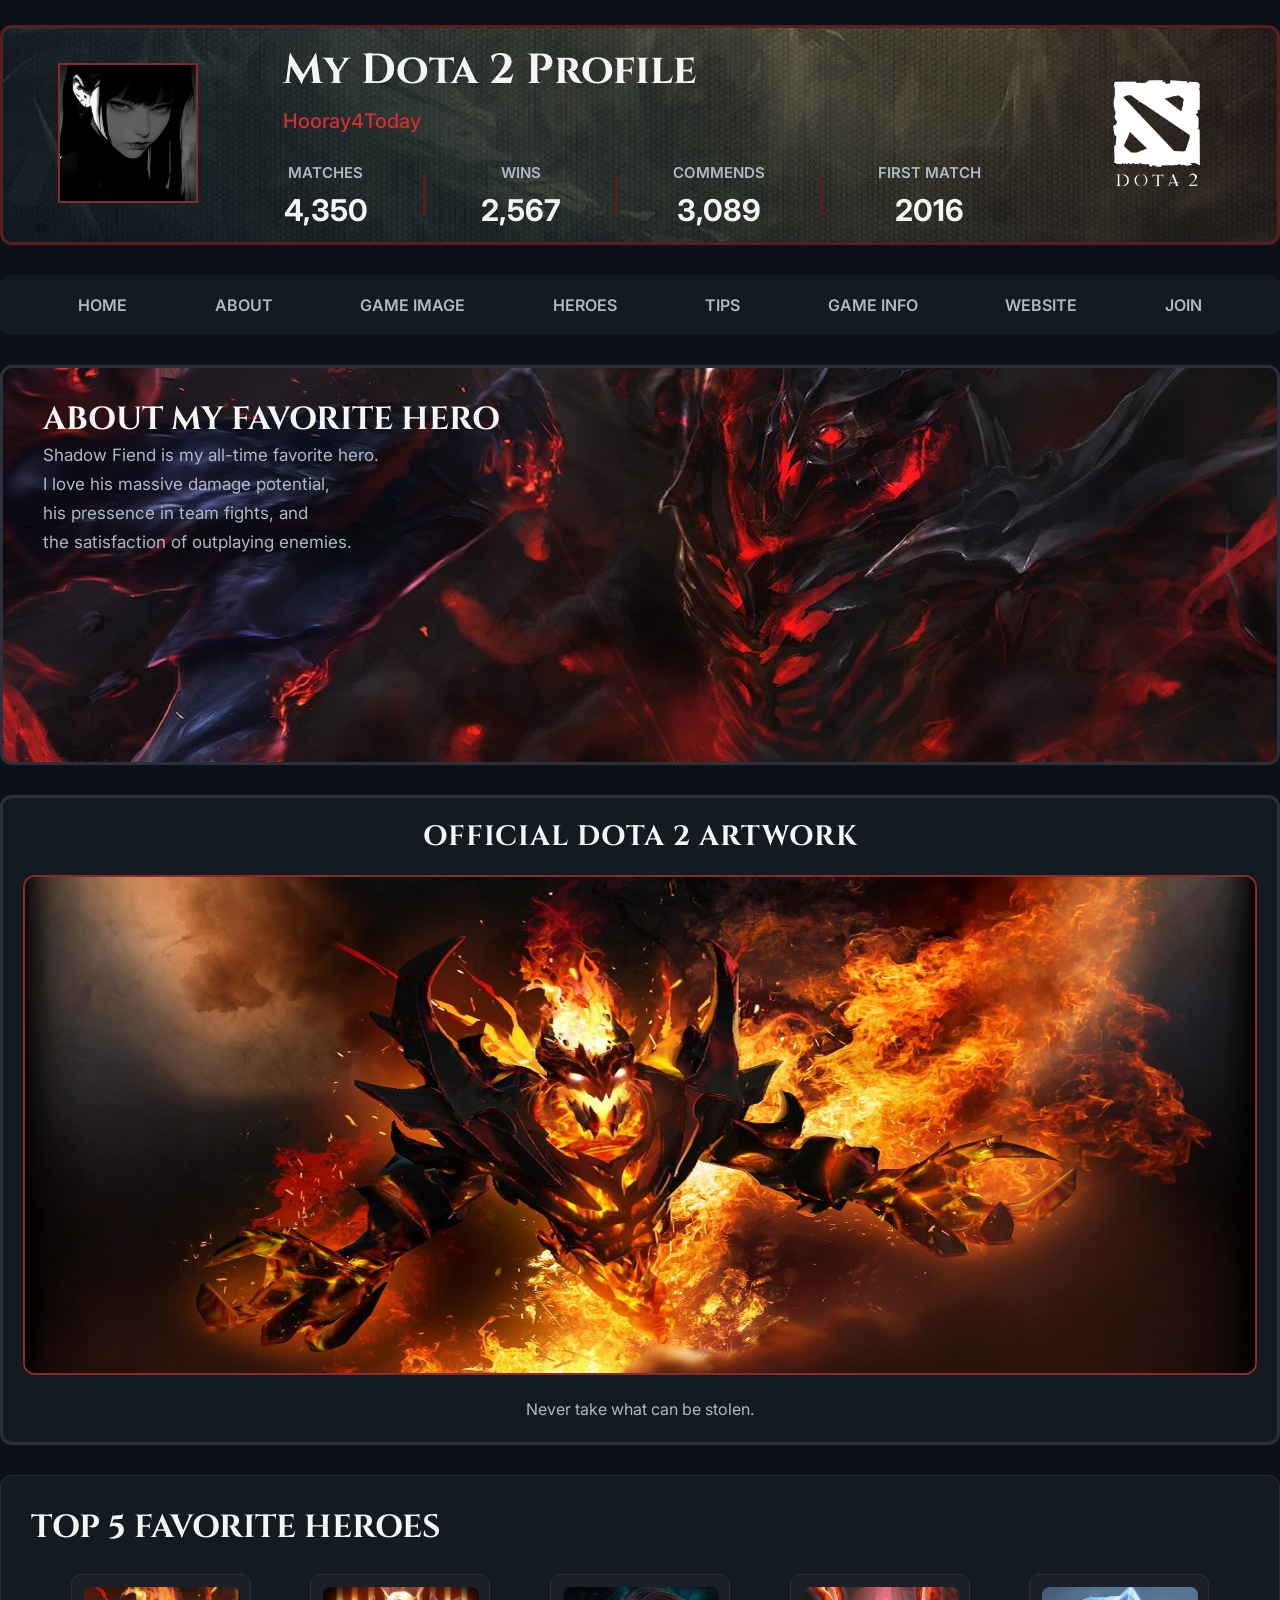
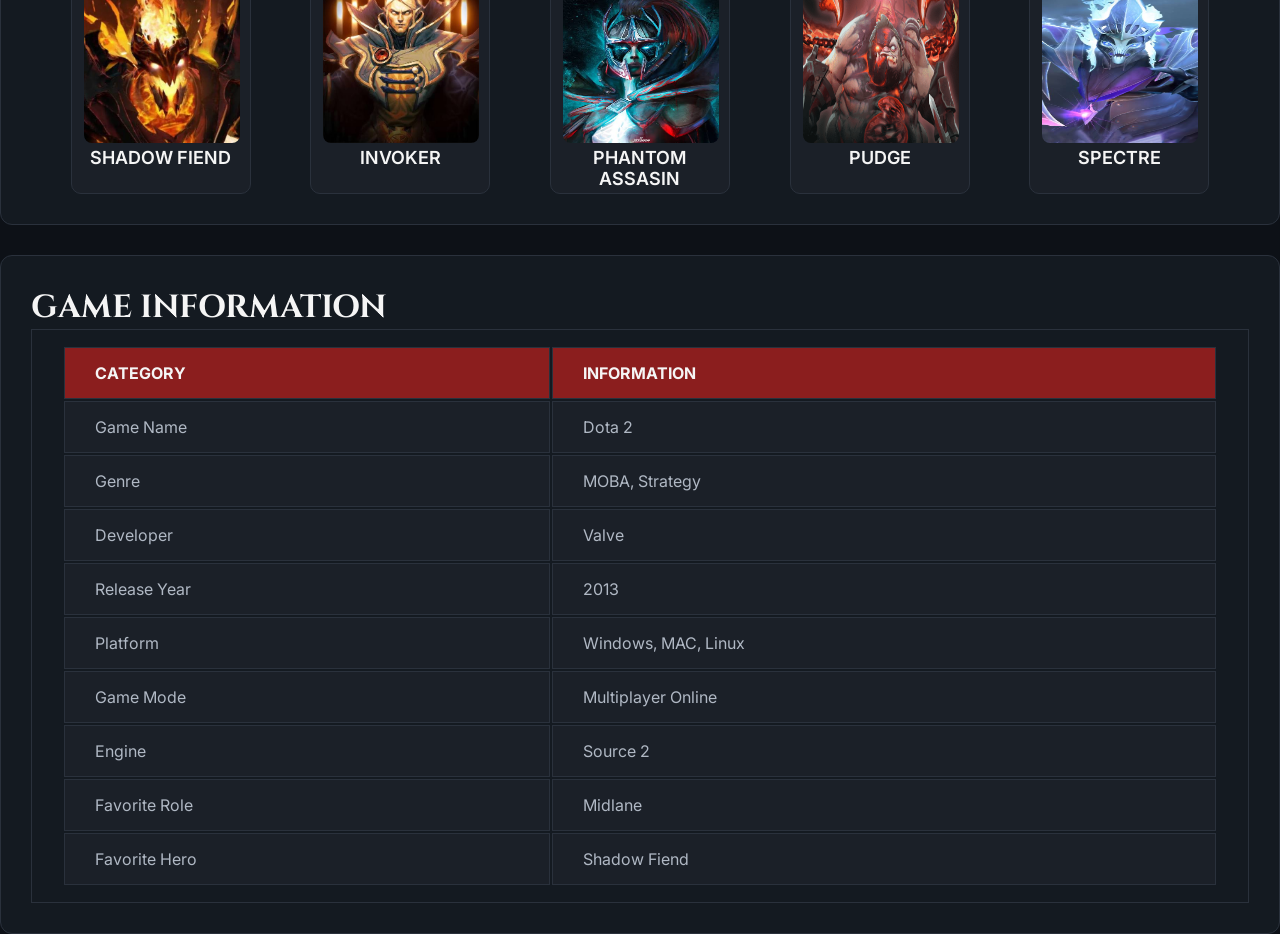
==== index.html @ 7b5daf5f "First commit" ====
<!DOCTYPE html>
<html lang="en">
<head>
    <meta charset="UTF-8">
    <meta name="viewport" content="width=device-width, initial-scale=1.0">
    <link href="https://fonts.googleapis.com/css2?family=Cinzel:wght@400..900&display=swap" rel="stylesheet">
    <link rel="stylesheet" href="css/style.css">
    <link href="https://fonts.googleapis.com/css2?family=Inter:ital,opsz,wght@0,14..32,100..900;1,14..32,100..900&display=swap" rel="stylesheet">
    <title>Gaming Profile</title>
</head>
<body>
    <header>
        <div class="header-logo"><img src="assets/images/header-logo.jpg" alt=""></div>
        <div class="header-content">
            <h1>My Dota 2 Profile</h1>
            <p class="sub">Hooray4Today</p>

            <div class="stats-content">
                <div class="stats">
                    <div class="matches">
                        <p class="statistics">MATCHES</p>
                        <h2>4,350</h2>
                    </div>
                </div>
                <div class="divider"></div>  
                <div class="stats">
                    <div class="wins">
                        <p class="statistics">WINS</p>
                        <h2>2,567</h2>
                    </div>
                </div>
                <div class="divider"></div>  
                <div class="stats">
                    <div class="commends">
                        <p class="statistics">COMMENDS</p>
                        <h2>3,089</h2>
                    </div>
                </div>
                <div class="divider"></div>  
                <div class="stats">
                    <div class="first-match">
                        <p class="statistics">FIRST MATCH</p>
                        <h2>2016</h2>
                    </div>
                </div>
            </div>
        </div>
        <div class="dota2-logo"><img src="assets/images/dota2-logo.png" alt=""></div>
    </header>
    <nav>
            <a href="">HOME</a>
            <a href="">ABOUT</a>
            <a href="">GAME IMAGE</a>
            <a href="">HEROES</a>
            <a href="">TIPS</a>
            <a href="">GAME INFO</a>
            <a href="">WEBSITE</a>
            <a href="">JOIN</a>
    </nav>

    <main>
        <article class="first-article">
            <div class="article-title">
                <h3>ABOUT MY FAVORITE HERO</h3>
                <p class="article-content">
                    Shadow Fiend is my all-time favorite hero.<br>
                    I love his massive damage potential,<br>
                    his pressence in team fights, and <br>
                    the satisfaction of outplaying enemies.
                </p>
            </div>
        </article>

        <section>
            <h4>OFFICIAL DOTA 2 ARTWORK</h4>
            <div class="game-image"><img src="assets/images/game-image.jpg" alt=""></div>
            <p class="gm-details">Never take what can be stolen.</p>
        </section>

        <article class="heroes-article">
            <h4>TOP 5 FAVORITE HEROES</h4>
            <div class="favorite-heroes">
                <div class="hero">
                    <div class="hero-img"><img src="assets/images/sf-profile.jpg" alt=""></div>
                    <p>SHADOW FIEND</p>
                </div>

                <div class="hero">
                    <div class="hero-img"><img src="assets/images/invoker-profile.jpg" alt=""></div>
                    <p>INVOKER</p>
                </div>

                <div class="hero">
                    <div class="hero-img"><img src="assets/images/pa-profile.jpg" alt=""></div>
                    <p>PHANTOM ASSASIN</p>
                </div>

                <div class="hero">
                    <div class="hero-img"><img src="assets/images/pudge-profile.png" alt=""></div>
                    <p>PUDGE</p>
                </div>

                <div class="hero">
                    <div class="hero-img"><img src="assets/images/spectre-profile.jpg" alt=""></div>
                    <p>SPECTRE</p>
                </div>
            </div>
        </article>

        <article class="game-info">
            <h5>GAME INFORMATION</h5>
            <table>
                <thead>
                    <tr>
                        <th>CATEGORY</th>
                        <th>INFORMATION</th>
                    </tr>
                </thead>
                <tbody>
                    <tr>
                        <td>Game Name</td>
                        <td>Dota 2</td>
                    </tr>
                    <tr>
                        <td>Genre</td>
                        <td>MOBA, Strategy</td>
                    </tr>
                    <tr>
                        <td>Developer</td>
                        <td>Valve</td>
                    </tr>
                    <tr>
                        <td>Release Year</td>
                        <td>2013</td>
                    </tr>
                    <tr>
                        <td>Platform</td>
                        <td>Windows, MAC, Linux</td>
                    </tr>
                    <tr>
                        <td>Game Mode</td>
                        <td>Multiplayer Online</td>
                    </tr>
                    <tr>
                        <td>Engine</td>
                        <td>Source 2</td>
                    </tr>
                    <tr>
                        <td>Favorite Role</td>
                        <td>Midlane</td>
                    </tr>
                    <tr>
                        <td>Favorite Hero</td>
                        <td>Shadow Fiend</td>
                    </tr>      
                </tbody>


            </table>
        </article>
    </main>

    <footer>

    </footer>
</body>
</html>
---- css/style.css ----
*{
    box-sizing: border-box;
    padding: 0%;
    margin: 0%;
}
body{
    background-color: #0D1117;
    max-width: 1500px;
    width: 100%;
    margin-left: auto;
    margin-right: auto;
    box-sizing: border-box;
}


/*All styles for header*/
header{
    background-image: url(/assets/images/header-bg.jpg);
    background-position: center;
    background-repeat: no-repeat;
}
header{
    align-items: center;
    display: flex;
    justify-content: space-evenly;
    background-color: #141A21;
    border-radius: 12px;
    width: 100%;
    height: 220px;
    max-width: 1500px;
    padding-top: 30px;
    padding-bottom: 30px;
    padding-left: 50px;
    padding-right: 45px;
    gap: 40px;
    margin-top: 25px;
    margin-left: auto;
    margin-right: auto;
    border: #5A1E1E solid;
}

header .header-logo img{
    height: 140px;
    width: 140px;
    margin-right: 40px;
    border: #8B2A2A solid 2px;
}

header .dota2-logo img{
    height: 140px;
    width: 140px;
    margin-left: 60px;
}


header .header-content .stats-content{
    display: flex;
    justify-content: space-around;
    gap: 40px;
}

header .header-content{
    width: 700px;
}

.header-content h1{
    color: #F5F5F5;
    font-size: 42px;
    font-weight: 700;
    font-family: "Cinzel", serif;
}

.header-content .sub{
    color: #D32F2F;
    font-size: 20px;
    font-weight: 500;
    margin-top: 10px;
    margin-bottom: 30px;
    font-family: "Inter", sans-serif;
}

.header-content .stats-content .statistics{
    text-align: center;
    color: #B0B8C4;
    font-size: 15px;
    font-weight: 600;
    font-family: "Inter", sans-serif;
}

.stats-content h2{
    margin-top: 10px;
    color: #F5F5F5;
    font-size: 30px;
    font-weight: 700;
    text-align: center;
    font-family: "Inter", sans-serif;
}

.divider{
    border-left: solid #5A1E1E;
    margin: 12px;
}
/*end of the style of header*/

/* about design */
.first-article{
    width: 100%;
    background:#1F2328 ;
    border: #2A313C solid;
    padding: 30px;
    height: 400px;
    margin-top: 30px;
    border-radius: 12px;
    padding-left: 40px;
    padding-right: 40px;
    max-width: 1500px;
    margin-left: auto;
    margin-right: auto;
}

.article-title h3{
    color: #F5F5F5;
    font-size: 32px;
    font-family: "Cinzel", serif;

}

.article-title .article-content{
    color: #B0B8C4;
    font-size: 17px;
    line-height: 1.7;
    font-family: "Inter", sans-serif;
}

.first-article{
    background-image: url(/assets/images/sf-aboutBG.jpg);
    background-repeat: no-repeat;
    background-position: center;
}
/* end of about hero */

/* start of game image banner */

section{
    display: block;
    margin-top: 30px;
    max-width: 1500px;
    width: 100%;
    height: 650px;
    padding: 20px;
    border-radius: 12px;
    border: #2A313C solid;
    margin-left: auto;
    margin-right: auto;
    background-color: #141A21;
}

section h4{
    margin-bottom: 20px;
    font-weight: 700;
    letter-spacing: 1px;
    font-size: 28px;
    color: #f5f5f5;
    text-align: center;
    font-family: "Cinzel", serif;
}

.game-image img{
    margin-bottom: 20px;
    height: 500px;
    width: 100%;
    border-radius: 12px;
    border: #8B2A2A solid 2px; 
}

section .gm-details{
    color: #B0B8C4;
    font-size: 16px;
    font-weight: 400;
    font-family: "Inter", sans-serif;
    text-align: center;
}
/* end of gm banner */

/* this is the navigation section */
nav{
    width: 100%;
    max-width: 1500px;
    height: 60px;
    background-color: #141A21;
    border-bottom: 1px #2A313C;
    border-radius: 10px;
    padding-bottom: 15px;
    padding-top: 15px;
    padding-right: 30px;
    padding-left: 30px;
    margin-top: 30px;
    display: flex;
    justify-content: space-evenly;
    align-items: center;
    gap: 40px;
}

nav a{
    text-decoration: none;
    font-family: "Inter", sans-serif;
    font-size: 16px;
    font-weight: 600;
    color: #B0B8C4;
}

nav a:hover{
    color:#D32F2F;
}
/* end of navigation */

/* top 5 heores section */
.heroes-article{
    width: 100%;
    max-width: 1500px;
    padding: 30px;
    background-color: #141A21;
    border: 1px solid #2A313C;
    border-radius: 12px;
    margin-top: 30px;
    margin-left: auto;
    margin-right: auto;
}

.heroes-article h4{
    font-family: "Cinzel", serif;
    font-size: 32px;
    font-weight: 700px;
    color: #f5f5f5;
}

.favorite-heroes .hero{
    width: 180px;
    height: 220px;
    border-radius: 10px;
    padding: 12px;
    background-color: #1B2028;
    border: 1px solid #2A313C;
}

.hero .hero-img img{
    width: 156px;
    height: 156px;
    border-radius: 8px;
}

.heroes-article .favorite-heroes{
    margin-top: 25px;
    display: flex;
    align-items: center;
    justify-content: space-evenly;
    gap: 20px;
    margin-left: auto;
    margin-right: auto;
}

.favorite-heroes .hero p{
    font-size: 18px;
    font-weight: 600;
    font-family: "Inter", sans-serif;
    color: #F5F5F5;
    text-align: center;
    
}

.heroes-article .favorite-heroes :hover{
    color: #8B2A2A;
    cursor: pointer;
}

.heroes-article .favorite-heroes img :hover{
    color: #8B2A2A;
}
/* end of top 5 favorite heroes */

.game-info{
    width: 100%;
    max-width: 1500px;
    background-color: #141A21;
    padding: 30px;
    border: 1px solid #2A313C;
    border-radius: 12px;
    margin-top: 30px;
    margin-left: auto;
    margin-right: auto;
}

.game-info h5{
    font-family: "Cinzel", serif;
    font-size: 32px;
    font-weight: 700;
    color: #f5f5f5;
}

table{
    width: 100%;
    text-align: justify;
    align-items: center;

}

thead{
    background-color:#8B1E1E ;
    color: #F5F5F5;
    font-family: "Inter", sans-serif;
    font-size: 16px;
    font-weight: 600;
}

table, th, td{
    border: solid #2A313C 1px;
    padding-top: 15px;
    padding-bottom: 15px;
    padding-left: 30px;
    padding-right: 30px;
}
table td{
    background-color: #1B2028;
    color: #B0B8C4;
    font-family: "Inter", sans-serif;
    font-weight: 400;
}
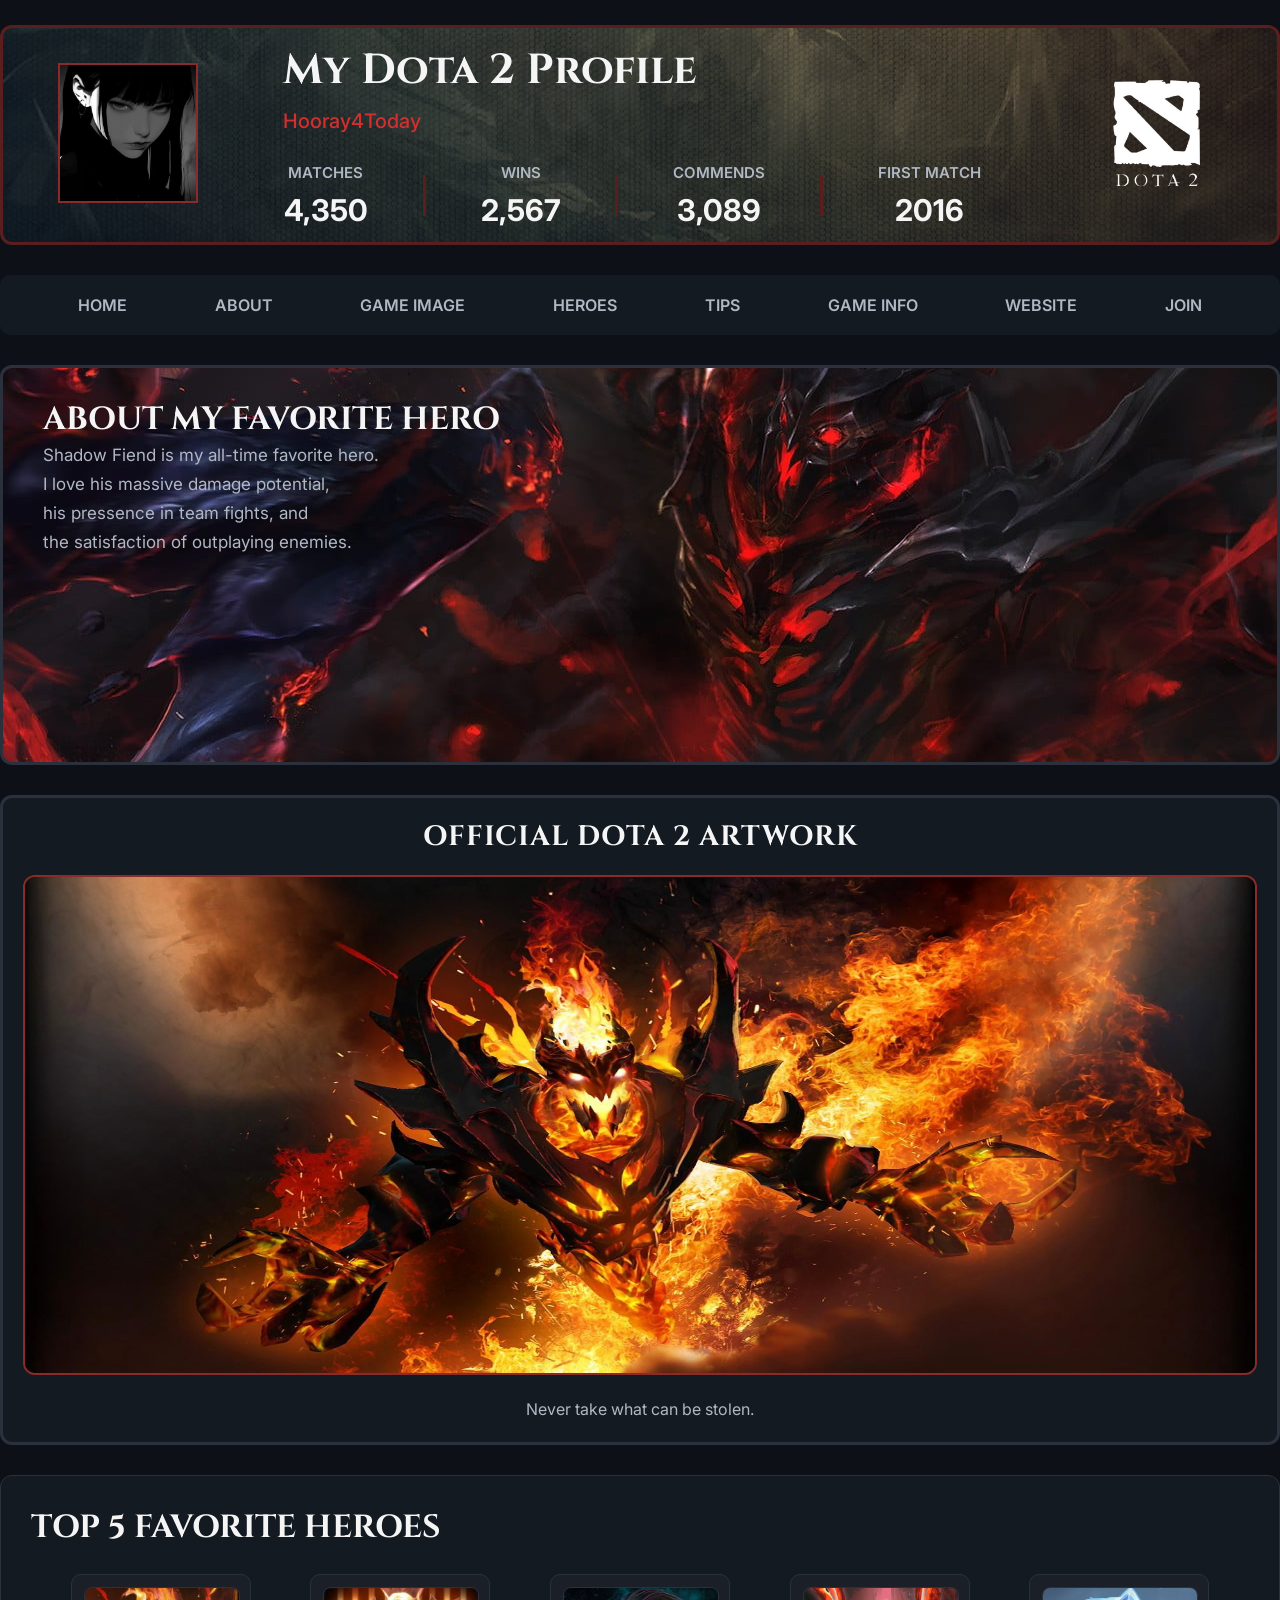
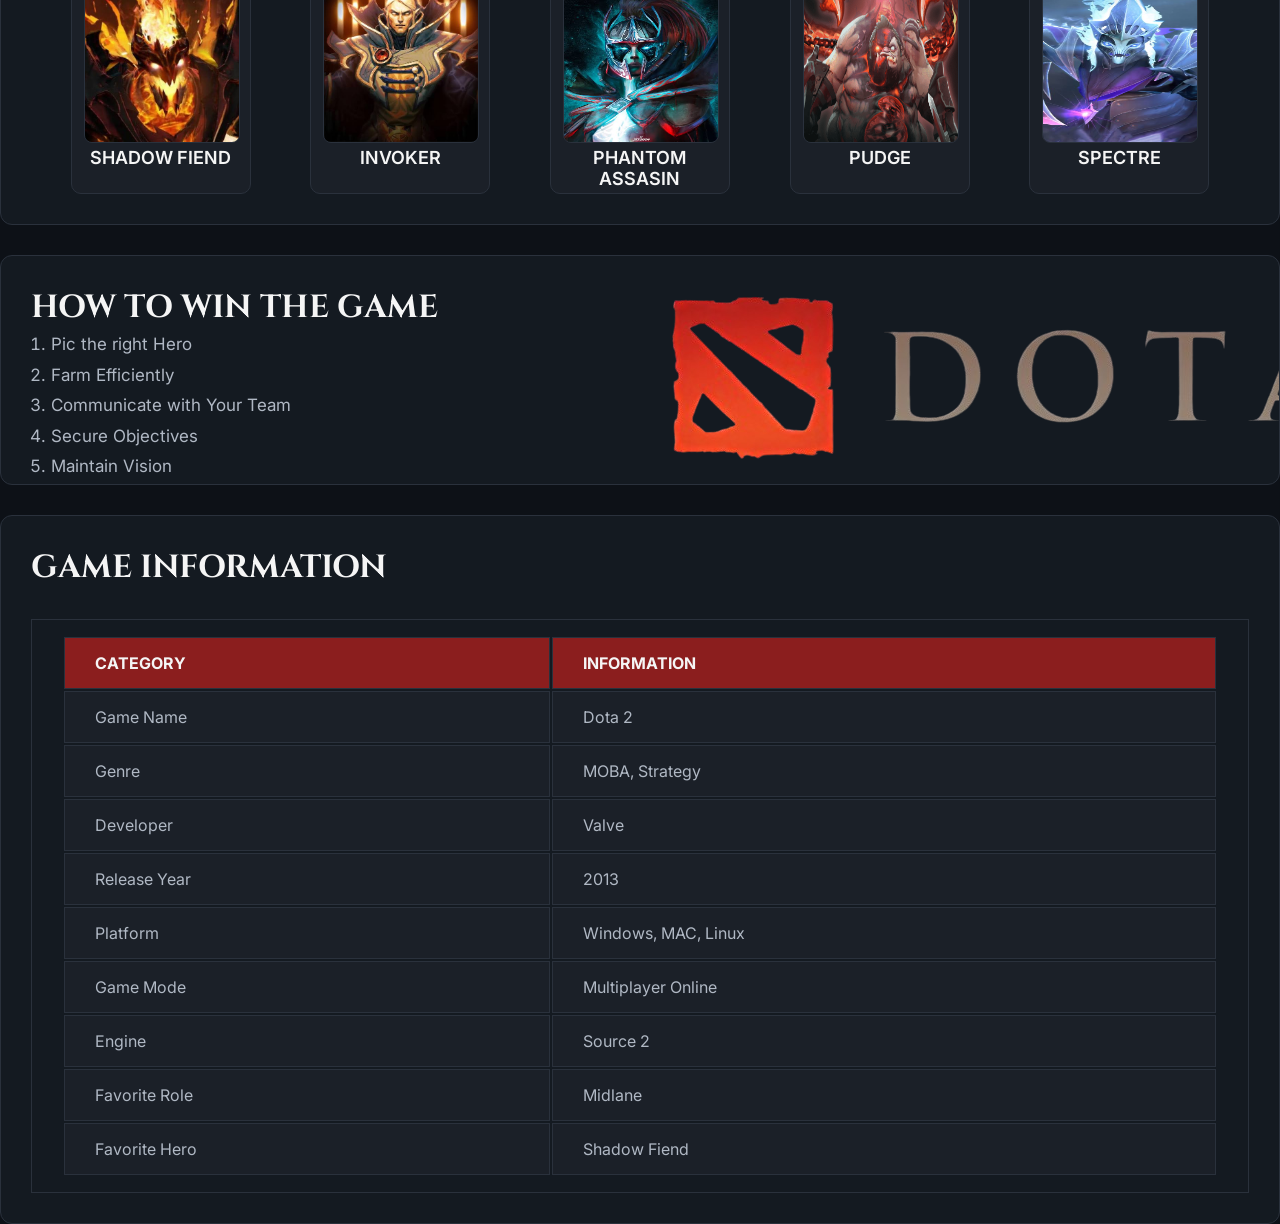
==== commit 23f1b7e0: "add the tips for the game" ====
--- a/index.html
+++ b/index.html
@@ -71,7 +71,7 @@
             </div>
         </article>
 
-        <section>
+        <section class="game-artwork">
             <h4>OFFICIAL DOTA 2 ARTWORK</h4>
             <div class="game-image"><img src="assets/images/game-image.jpg" alt=""></div>
             <p class="gm-details">Never take what can be stolen.</p>
@@ -107,8 +107,21 @@
             </div>
         </article>
 
+        <section class="game-tips">
+            <h5>HOW TO WIN THE GAME</h5>
+            <div class="list-of-strats">
+                <ol>
+                    <li>Pic the right Hero</li>
+                    <li>Farm Efficiently</li>
+                    <li>Communicate with Your Team</li>
+                    <li>Secure Objectives</li>
+                    <li>Maintain Vision</li>
+                </ol>
+            </div>
+        </section>
+
         <article class="game-info">
-            <h5>GAME INFORMATION</h5>
+            <h6>GAME INFORMATION</h6>
             <table>
                 <thead>
                     <tr>
--- a/css/style.css
+++ b/css/style.css
@@ -102,86 +102,6 @@
 }
 /*end of the style of header*/
 
-/* about design */
-.first-article{
-    width: 100%;
-    background:#1F2328 ;
-    border: #2A313C solid;
-    padding: 30px;
-    height: 400px;
-    margin-top: 30px;
-    border-radius: 12px;
-    padding-left: 40px;
-    padding-right: 40px;
-    max-width: 1500px;
-    margin-left: auto;
-    margin-right: auto;
-}
-
-.article-title h3{
-    color: #F5F5F5;
-    font-size: 32px;
-    font-family: "Cinzel", serif;
-
-}
-
-.article-title .article-content{
-    color: #B0B8C4;
-    font-size: 17px;
-    line-height: 1.7;
-    font-family: "Inter", sans-serif;
-}
-
-.first-article{
-    background-image: url(/assets/images/sf-aboutBG.jpg);
-    background-repeat: no-repeat;
-    background-position: center;
-}
-/* end of about hero */
-
-/* start of game image banner */
-
-section{
-    display: block;
-    margin-top: 30px;
-    max-width: 1500px;
-    width: 100%;
-    height: 650px;
-    padding: 20px;
-    border-radius: 12px;
-    border: #2A313C solid;
-    margin-left: auto;
-    margin-right: auto;
-    background-color: #141A21;
-}
-
-section h4{
-    margin-bottom: 20px;
-    font-weight: 700;
-    letter-spacing: 1px;
-    font-size: 28px;
-    color: #f5f5f5;
-    text-align: center;
-    font-family: "Cinzel", serif;
-}
-
-.game-image img{
-    margin-bottom: 20px;
-    height: 500px;
-    width: 100%;
-    border-radius: 12px;
-    border: #8B2A2A solid 2px; 
-}
-
-section .gm-details{
-    color: #B0B8C4;
-    font-size: 16px;
-    font-weight: 400;
-    font-family: "Inter", sans-serif;
-    text-align: center;
-}
-/* end of gm banner */
-
 /* this is the navigation section */
 nav{
     width: 100%;
@@ -214,6 +134,86 @@
 }
 /* end of navigation */
 
+/* about design */
+.first-article{
+    width: 100%;
+    background:#1F2328 ;
+    border: #2A313C solid;
+    padding: 30px;
+    height: 400px;
+    margin-top: 30px;
+    border-radius: 12px;
+    padding-left: 40px;
+    padding-right: 40px;
+    max-width: 1500px;
+    margin-left: auto;
+    margin-right: auto;
+}
+
+.article-title h3{
+    color: #F5F5F5;
+    font-size: 32px;
+    font-family: "Cinzel", serif;
+
+}
+
+.article-title .article-content{
+    color: #B0B8C4;
+    font-size: 17px;
+    line-height: 1.7;
+    font-family: "Inter", sans-serif;
+}
+
+.first-article{
+    background-image: url(/assets/images/sf-aboutBG.jpg);
+    background-repeat: no-repeat;
+    background-position: center;
+}
+/* end of about hero */
+
+/* start of game image banner */
+
+.game-artwork{
+    display: block;
+    margin-top: 30px;
+    max-width: 1500px;
+    width: 100%;
+    height: 650px;
+    padding: 20px;
+    border-radius: 12px;
+    border: #2A313C solid;
+    margin-left: auto;
+    margin-right: auto;
+    background-color: #141A21;
+}
+
+.game-artwork h4{
+    margin-bottom: 20px;
+    font-weight: 700;
+    letter-spacing: 1px;
+    font-size: 28px;
+    color: #f5f5f5;
+    text-align: center;
+    font-family: "Cinzel", serif;
+}
+
+.game-image img{
+    margin-bottom: 20px;
+    height: 500px;
+    width: 100%;
+    border-radius: 12px;
+    border: #8B2A2A solid 2px; 
+}
+
+.game-artwork .gm-details{
+    color: #B0B8C4;
+    font-size: 16px;
+    font-weight: 400;
+    font-family: "Inter", sans-serif;
+    text-align: center;
+}
+/* end of gm banner */
+
 /* top 5 heores section */
 .heroes-article{
     width: 100%;
@@ -246,6 +246,7 @@
 .hero .hero-img img{
     width: 156px;
     height: 156px;
+    border: 1px solid #2A313C;
     border-radius: 8px;
 }
 
@@ -278,6 +279,39 @@
 }
 /* end of top 5 favorite heroes */
 
+/* start of how to win a game design */
+
+.game-tips{
+    background-image: url(/assets/images/dota2-logo-tips-removebg-preview.png);
+    background-position: 650px 0px;
+    background-repeat: no-repeat;
+    height: 230px;
+    width: 100%;
+    max-width: 1500px;
+    background-color: #141A21;
+    border: 1px solid #2A313C;
+    border-radius: 12px;
+    padding: 30px;
+    margin-top: 30px;
+}
+
+.game-tips h5{
+    font-size: 32px;
+    font-weight: 700px;
+    color: #F5F5F5;
+    font-family: "Cinzel", serif;
+}
+
+.list-of-strats ol li{
+    font-family: "Inter", sans-serif;
+    font-size: 17px;
+    font-weight: 400px;
+    color: #B0B8C4;
+    line-height: 1.8;
+    margin-left: 20px;
+}
+
+/* game info start */
 .game-info{
     width: 100%;
     max-width: 1500px;
@@ -290,11 +324,12 @@
     margin-right: auto;
 }
 
-.game-info h5{
+.game-info h6{
     font-family: "Cinzel", serif;
     font-size: 32px;
     font-weight: 700;
     color: #f5f5f5;
+    margin-bottom: 30px;
 }
 
 table{
@@ -339,3 +374,4 @@
 
 
 
+
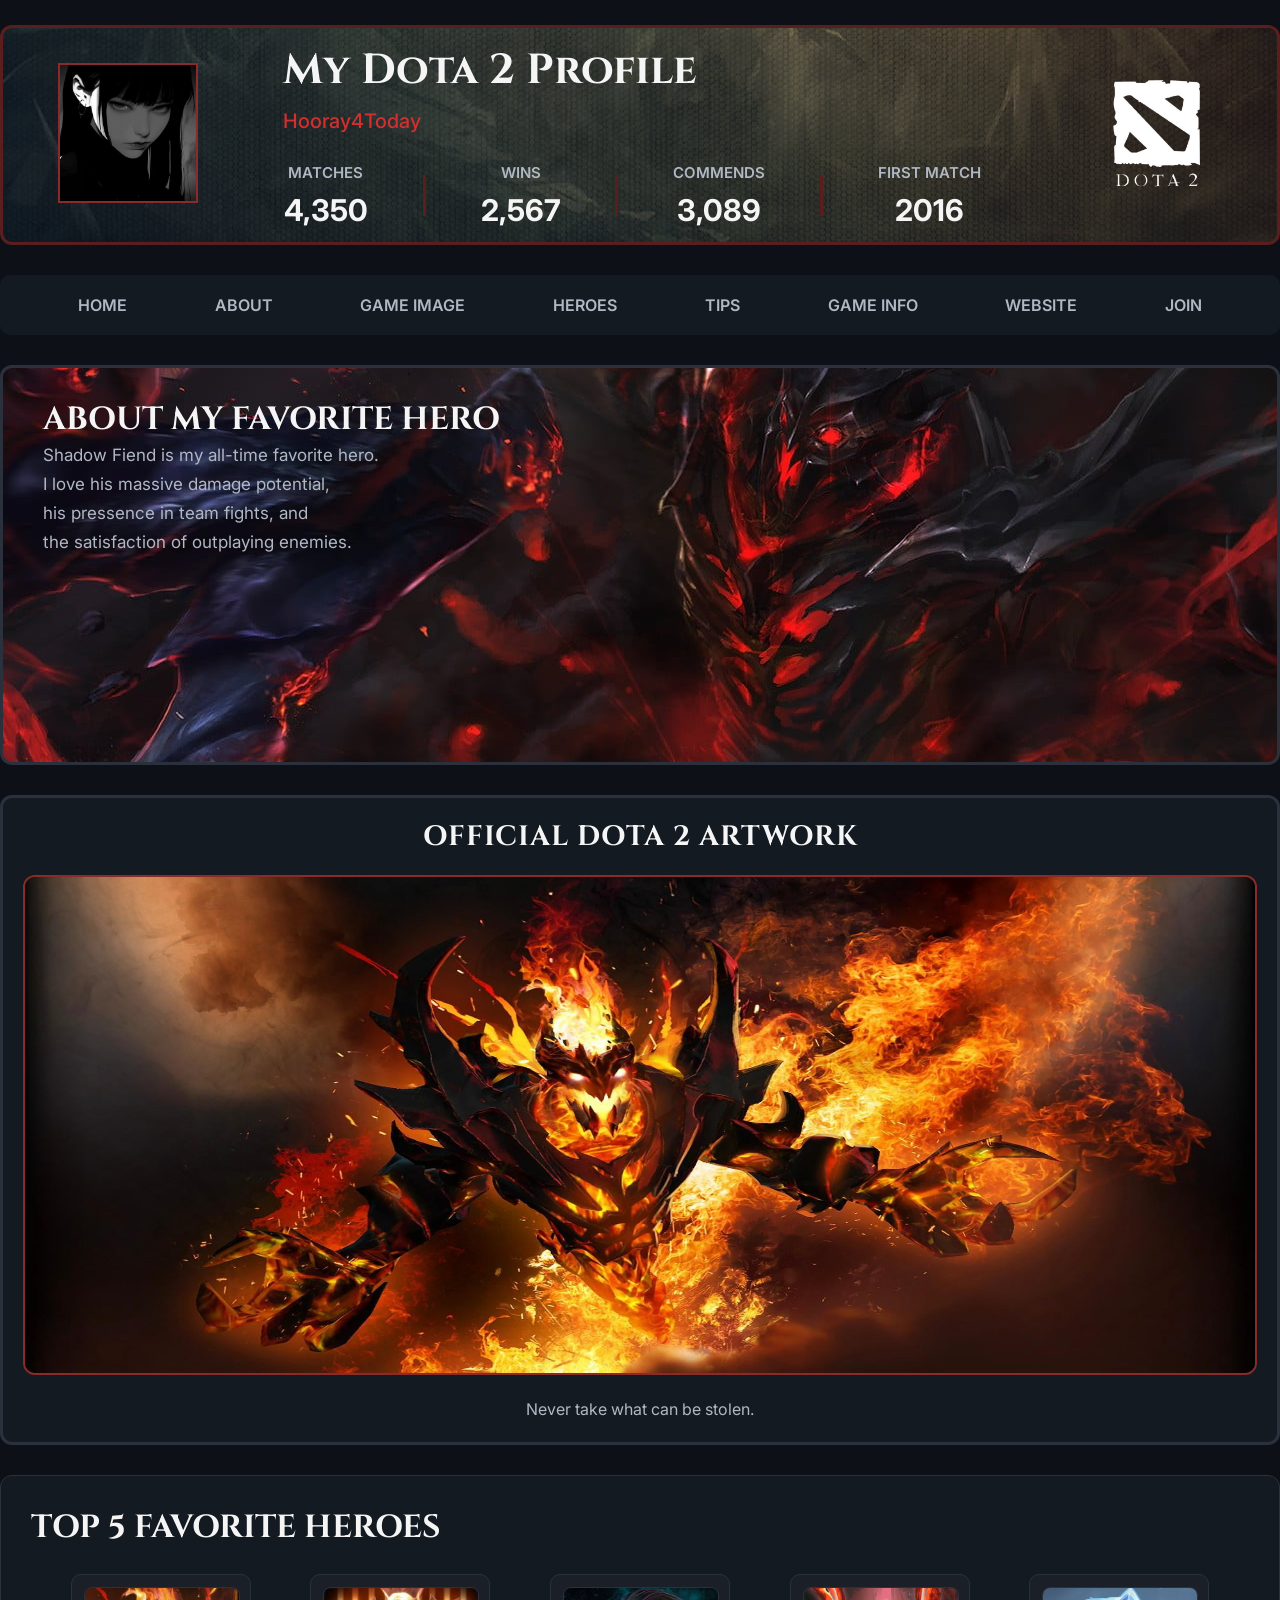
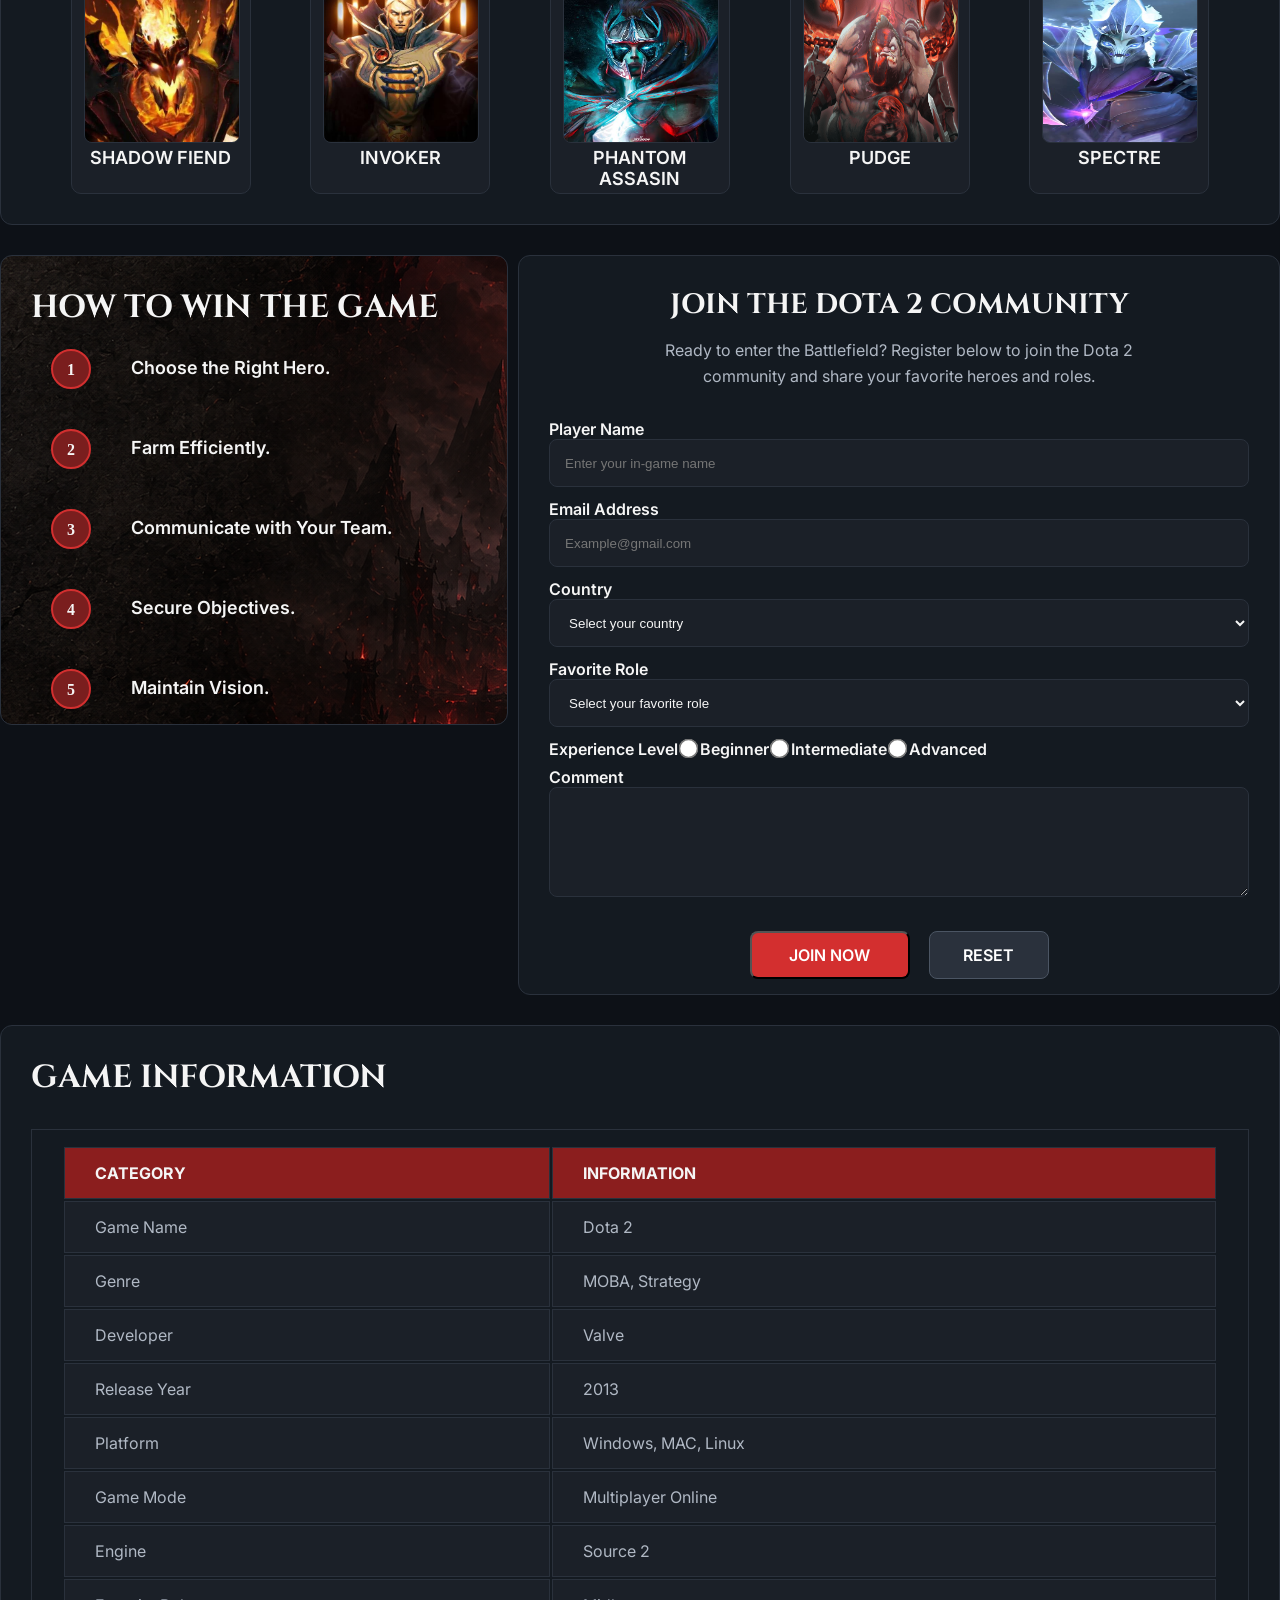
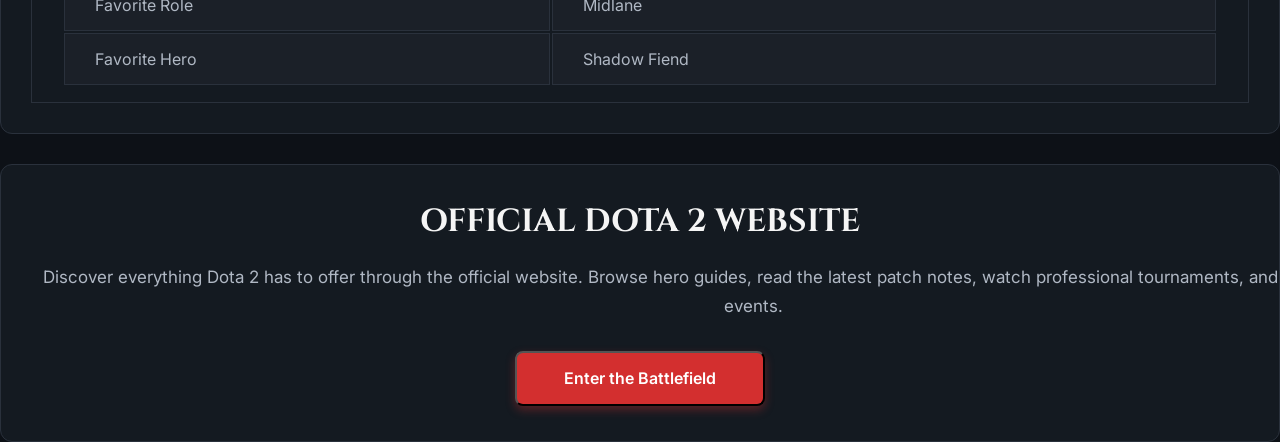
==== commit 02c35088: "Add the fill up form for new players and new commers" ====
--- a/index.html
+++ b/index.html
@@ -107,19 +107,153 @@
             </div>
         </article>
 
-        <section class="game-tips">
-            <h5>HOW TO WIN THE GAME</h5>
-            <div class="list-of-strats">
-                <ol>
-                    <li>Pic the right Hero</li>
-                    <li>Farm Efficiently</li>
-                    <li>Communicate with Your Team</li>
-                    <li>Secure Objectives</li>
-                    <li>Maintain Vision</li>
-                </ol>
-            </div>
-        </section>
-
+        <div class="section-aside">
+            <section class="game-tips">
+                <h5>HOW TO WIN THE GAME</h5>
+                <div class="list-of-strats">
+                    <div class="strat">
+                        <span class="circle">1</span>
+                        <p>Choose the Right Hero.</p>
+                    </div>
+
+                    <div class="strat">
+                        <span class="circle">2</span>
+                        <p>Farm Efficiently.</p>
+                    </div>
+
+                    <div class="strat">
+                        <span class="circle">3</span>
+                        <p>Communicate with Your Team.</p>
+                    </div>
+
+                    <div class="strat">
+                        <span class="circle">4</span>
+                        <p>Secure Objectives.</p>
+                    </div>
+
+                    <div class="strat">
+                        <span class="circle">5</span>
+                        <p>Maintain Vision.</p>
+                    </div>
+
+                </div>
+            </section>
+
+            <aside class="input-fields">
+                <div class="title"><p>JOIN THE DOTA 2 COMMUNITY</p></div>
+                <div class="fillup-description"><p>Ready to enter the Battlefield? Register below to join the Dota 2 <br> community and share your favorite heroes and roles.</p></div>
+                <div class="input-details">
+                    <form action="">
+                        <div class="input-for-name">
+                            <label for="pname">Player Name</label>
+                            <input type="text" id="pname" name="pname" placeholder="Enter your in-game name" required> <br>
+                        </div>
+
+                        <div class="input-for-email">
+                            <label for="uEmail">Email Address</label>
+                            <input type="email" id="uEmail" name="uEmail" placeholder="Example@gmail.com" required>
+                        </div>
+
+                        <div class="select-region">
+                            <label for="country">Country</label>
+                            <select name="country" id="country" required>
+                                <option value="" selected disabled>Select your country</option>
+                                <optgroup label="Southeast Asia">
+                                    <option value="PH">Philippines</option>
+                                    <option value="ML">Malaysia</option>
+                                    <option value="SG">Singapore</option>
+                                    <option value="ID">Indonesia</option>
+                                    <option value="TL">Thailand</option>
+                                    <option value="VN">Vietnam</option>
+                                </optgroup>
+
+                                <optgroup label="East Asia">
+                                    <option value="CN">China</option>
+                                    <option value="MG">Mongolia</option>
+                                </optgroup>
+
+                                <optgroup label="South Asia">
+                                    <option value="IN">India</option>
+                                    <option value="PK">Pakistan</option>
+                                    <option value="BD">Bangladesh</option>
+                                </optgroup>
+
+                                <optgroup label="Eastern Europe & CIS">
+                                    <option value="RU">Russia</option>
+                                    <option value="UR">Ukraine</option>
+                                    <option value="KZ">Kazakstan</option>
+                                    <option value="RM">Romania</option>
+                                    <option value="SB">Serbia</option>
+                                    <option value="BG">Bulgaria</option>
+                                    <option value="PL">Poland</option>
+                                </optgroup>
+
+                                <optgroup label="Western & North Europe">
+                                    <option value="GM">Germany</option>
+                                    <option value="SD">Sweden</option>
+                                    <option value="FL">Finland</option>
+                                    <option value="DM">Denmark</option>
+                                    <option value="NW">Norway</option>
+                                    <option value="UK">United Kingdom</option>
+                                    <option value="FR">France</option>
+                                </optgroup>
+
+                                <optgroup label="North America">
+                                    <option value="US">United States</option>
+                                    <option value="CD">Canada</option>
+                                </optgroup>
+
+                                <optgroup label="South America">
+                                    <option value="BZ">Brazil</option>
+                                    <option value="PR">Peru</option>
+                                    <option value="AT">Argentina</option>
+                                    <option value="CL">Chile</option>
+                                </optgroup>
+
+                                <optgroup label="Ocenia">
+                                    <option value="AL">Australia</option>
+                                    <option value="NZ">New Zealand</option>
+                                </optgroup>
+                            </select>
+                        </div>
+
+                        <div class="select-favhero">
+                            <label for="fav-role">Favorite Role</label>
+                            <select name="fav-role" id="fav-role">
+                                <option value="" selected disabled>Select your favorite role</option>
+                                <option value="carry">Carry</option>
+                                <option value="midlane">Mid Lane</option>
+                                <option value="offlane">Off Lane</option>
+                                <option value="support">Support</option>
+                                <option value="hardsupport">Hard Support</option>
+                            </select>
+                        </div>
+
+                        <div class="experience-level">
+                            <label class="experience-label" for="Experience-level">Experience Level</label>
+
+                            <input class="radio-button" type="radio" id="beginner" name="Experience-level">
+                            <label class="radio-label" for="beginner">Beginner</label>
+
+                            <input class="radio-button" type="radio" id="intermediate" name="Experience-level">
+                            <label class="radio-label" for="intermediate">Intermediate</label>
+
+                            <input class="radio-button" type="radio" id="advanced" name="Experience-level">
+                            <label class="radio-label" for="advanced">Advanced</label>
+                        </div>
+
+                        <div class="comments">
+                            <label for="comments">Comment</label>
+                            <textarea name="comments" id="comments"></textarea>
+                        </div>
+
+                        <div class="buttons">
+                            <button class="join" type="submit" value="input-details">JOIN NOW</button> <button class="clear" type="reset" value="input-details">RESET</button>
+                        </div>
+                    </form>
+                </div>
+            </aside>
+        </div>
         <article class="game-info">
             <h6>GAME INFORMATION</h6>
             <table>
@@ -171,6 +305,12 @@
 
             </table>
         </article>
+
+        <section class="dota2-website">
+            <p class="website-title">OFFICIAL DOTA 2 WEBSITE</p>
+            <p class="description-of-website">Discover everything Dota 2 has to offer through the official website. Browse hero guides, read the latest patch notes, watch professional tournaments, and stay updated with new events.</p>
+            <button class="link-to-website"><a href="https://www.dota2.com/home">Enter the Battlefield</a></button>
+        </section>
     </main>
 
     <footer>
--- a/css/style.css
+++ b/css/style.css
@@ -279,15 +279,197 @@
 }
 /* end of top 5 favorite heroes */
 
+
+.section-aside{
+    display: flex;
+    gap: 10px;
+}
+
+/* start of form */
+
+.input-fields{
+    width: 60%;
+    max-width: 900px;
+    padding: 30px;
+    border-radius: 12px;
+    background-color: #141A21;
+    border: 1px solid #2A313C;
+    height: 740px;
+    margin-top: 30px;
+}
+
+.title p{
+    font-family: "Cinzel", serif;
+    font-size: 28px;
+    font-weight: 700;
+    color: #F5F5F5;
+    text-align: center;
+    margin-bottom: 15px;
+}
+
+.fillup-description p{
+    font-family: "Inter", sans-serif;
+    font-size: 16px;
+    color: #B0B8C4;
+    line-height: 1.6;
+    text-align: center;
+    margin-bottom: 30px;
+}
+
+.input-for-name label{
+    font-family: "Inter", sans-serif;
+    font-size: 16px;
+    font-weight: 600;
+    color: #F5F5F5;
+    margin-bottom: 6px;
+}
+
+.input-for-name input{
+    width: 100%;
+    height: 48px;
+    background-color: #1B2028;
+    border: 1px solid #2A313C;
+    border-radius: 8px;
+    padding-left: 15px;
+    color: #F5F5F5;
+    margin-bottom: 12px;
+}
+
+.input-for-email label{
+    font-family: "Inter", sans-serif;
+    font-size: 16px;
+    font-weight: 600;
+    color: #F5F5F5;
+    margin-bottom: 6px;
+}
+
+.input-for-email input{
+    width: 100%;
+    height: 48px;
+    background-color: #1B2028;
+    border: 1px solid #2A313C;
+    border-radius: 8px;
+    padding-left: 15px;
+    color: #F5F5F5;
+    margin-bottom: 12px;
+}
+
+.select-region label{
+    font-family: "Inter", sans-serif;
+    font-size: 16px;
+    font-weight: 600;
+    color: #F5F5F5;
+    margin-bottom: 6px;
+}
+
+.select-region select{
+    width: 100%;
+    height: 48px;
+    background-color: #1B2028;
+    border: 1px solid #2A313C;
+    border-radius: 8px;
+    padding-left: 15px;
+    color: #F5F5F5;
+    margin-bottom: 12px;
+}
+
+.select-favhero label{
+    font-family: "Inter", sans-serif;
+    font-size: 16px;
+    font-weight: 600;
+    color: #F5F5F5;
+    margin-bottom: 6px;
+}
+
+.select-favhero select{
+    width: 100%;
+    height: 48px;
+    background-color: #1B2028;
+    border: 1px solid #2A313C;
+    border-radius: 8px;
+    padding-left: 15px;
+    color: #F5F5F5;
+    margin-bottom: 12px;
+}
+
+.experience-level label{
+    font-family: "Inter", sans-serif;
+    font-size: 16px;
+    font-weight: 600;
+    color: #F5F5F5;
+    margin-bottom: 10px;
+
+}
+
+.experience-level input[type="radio"]{
+    accent-color: #8B2A2A; 
+    transform: scale(1.5);
+    margin-right: 1px;
+    margin-bottom: 12px;
+}
+
+.experience-level input{
+    margin-right: 25px;
+}
+
+.comments label{
+    font-family: "Inter", sans-serif;
+    font-size: 16px;
+    font-weight: 600;
+    color: #F5F5F5;
+    margin-bottom: 6px;
+}
+
+.comments textarea{
+    width: 100%;
+    height: 110px;
+    background-color: #1B2028;
+    border: 1px solid #2A313C;
+    border-radius: 8px;
+    padding: 15px;
+    color: #F5F5F5;
+}
+
+.buttons .join{
+    width: 160px;
+    height: 48px;
+    background-color: #D32F2F;
+    color: #FFFFFF;
+    font-family: "Inter", sans-serif;
+    font-size: 16px;
+    font-weight: 600;
+    border-radius: 8px;
+    margin-right: 15px;
+}
+
+.buttons .clear{
+    width: 120px;
+    height: 48px;
+    background-color: #2A313C;
+    border: 1px solid #4B5563;
+    color: #FFFFFF;
+    font-family: "Inter", sans-serif;
+    font-size: 16px;
+    font-weight: 600;
+    border-radius: 8px;
+}
+
+.buttons{
+    margin-top: 30px;
+    text-align: center;
+}
+
+
+
 /* start of how to win a game design */
 
 .game-tips{
-    background-image: url(/assets/images/dota2-logo-tips-removebg-preview.png);
-    background-position: 650px 0px;
+    background-image: url(/assets/images/tips-background.png);
+    background-position: center;
     background-repeat: no-repeat;
-    height: 230px;
-    width: 100%;
-    max-width: 1500px;
+    height: 470px;
+    width: 40%;
+    max-width: 600px;
     background-color: #141A21;
     border: 1px solid #2A313C;
     border-radius: 12px;
@@ -297,19 +479,46 @@
 
 .game-tips h5{
     font-size: 32px;
-    font-weight: 700px;
-    color: #F5F5F5;
-    font-family: "Cinzel", serif;
-}
-
-.list-of-strats ol li{
-    font-family: "Inter", sans-serif;
-    font-size: 17px;
-    font-weight: 400px;
-    color: #B0B8C4;
-    line-height: 1.8;
-    margin-left: 20px;
-}
+    font-weight: 700;
+    color: #F5F5F5;
+    font-family: "Cinzel", serif;
+}
+
+
+.list-of-strats .strat{
+    display: flex;
+
+}
+
+.strat p{
+    display: inline-block;
+    margin: 20px;
+    text-align: center;
+    line-height: 38px;
+    font-size: 18px;
+    color: #F5F5F5;
+    font-family: "Inter", sans-serif;
+    font-weight: 600;
+}
+
+
+span.circle{
+    margin: 20px;
+    background-color: #7A1E1E;
+    border-radius: 50%;
+    /* -moz-border-radius: 50%;
+    -webkit-border-radius: 50%; */
+    display: inline-block;
+    color: #F5F5F5;
+    font-weight: 700;
+    width: 40px;
+    height: 40px;
+    line-height: 38px;
+    text-align: center;
+    align-items: center;
+    border: 2px solid #D32F2F;
+}
+/* end of dota2 tips */
 
 /* game info start */
 .game-info{
@@ -361,17 +570,74 @@
     font-weight: 400;
 }
 
-
-
-
-
-
-
-
-
-
-
-
-
-
-
+/* end of game info */
+
+/* official website start */
+
+.dota2-website{
+    width: 100%;
+    max-width: 1500px;
+    padding: 35px;
+    margin-top: 30px;
+    background-color: #141A21;
+    border: 1px solid #2A313C;
+    border-radius: 12px;
+    align-items: center;
+    text-align: center;
+}
+
+.dota2-website .website-title{
+    font-family: "Cinzel", serif;
+    font-size: 32px;
+    font-weight: 700;
+    color: #F5F5F5;
+    text-align: center; 
+    margin-bottom: 20px;
+}
+
+.dota2-website .description-of-website{
+    font-family: "Inter", sans-serif;
+    font-size: 17px;
+    font-weight: 400px;
+    color: #B0B8C4;
+    line-height: 1.7;
+    text-align: center;
+    margin-bottom: 30px;
+    width: 1435px;
+    align-items: center;
+}
+
+.dota2-website .link-to-website{
+    width: 250px;
+    height: 55px;
+    background-color: #D32F2F;
+    /* color: #ffffff; */
+    font-family: "Inter", sans-serif;
+    font-size: 16px;
+    font-weight: 600;
+    border-radius: 8px;
+    text-align: center;
+    box-shadow: 0 4px 10px rgba(211,47,47,.35);
+}
+
+.dota2-website .link-to-website a:hover{
+    color: #B71C1C;
+}
+
+.link-to-website a{
+    text-decoration: none;
+    color: #ffffff
+}
+
+
+
+
+
+
+
+
+
+
+
+
+
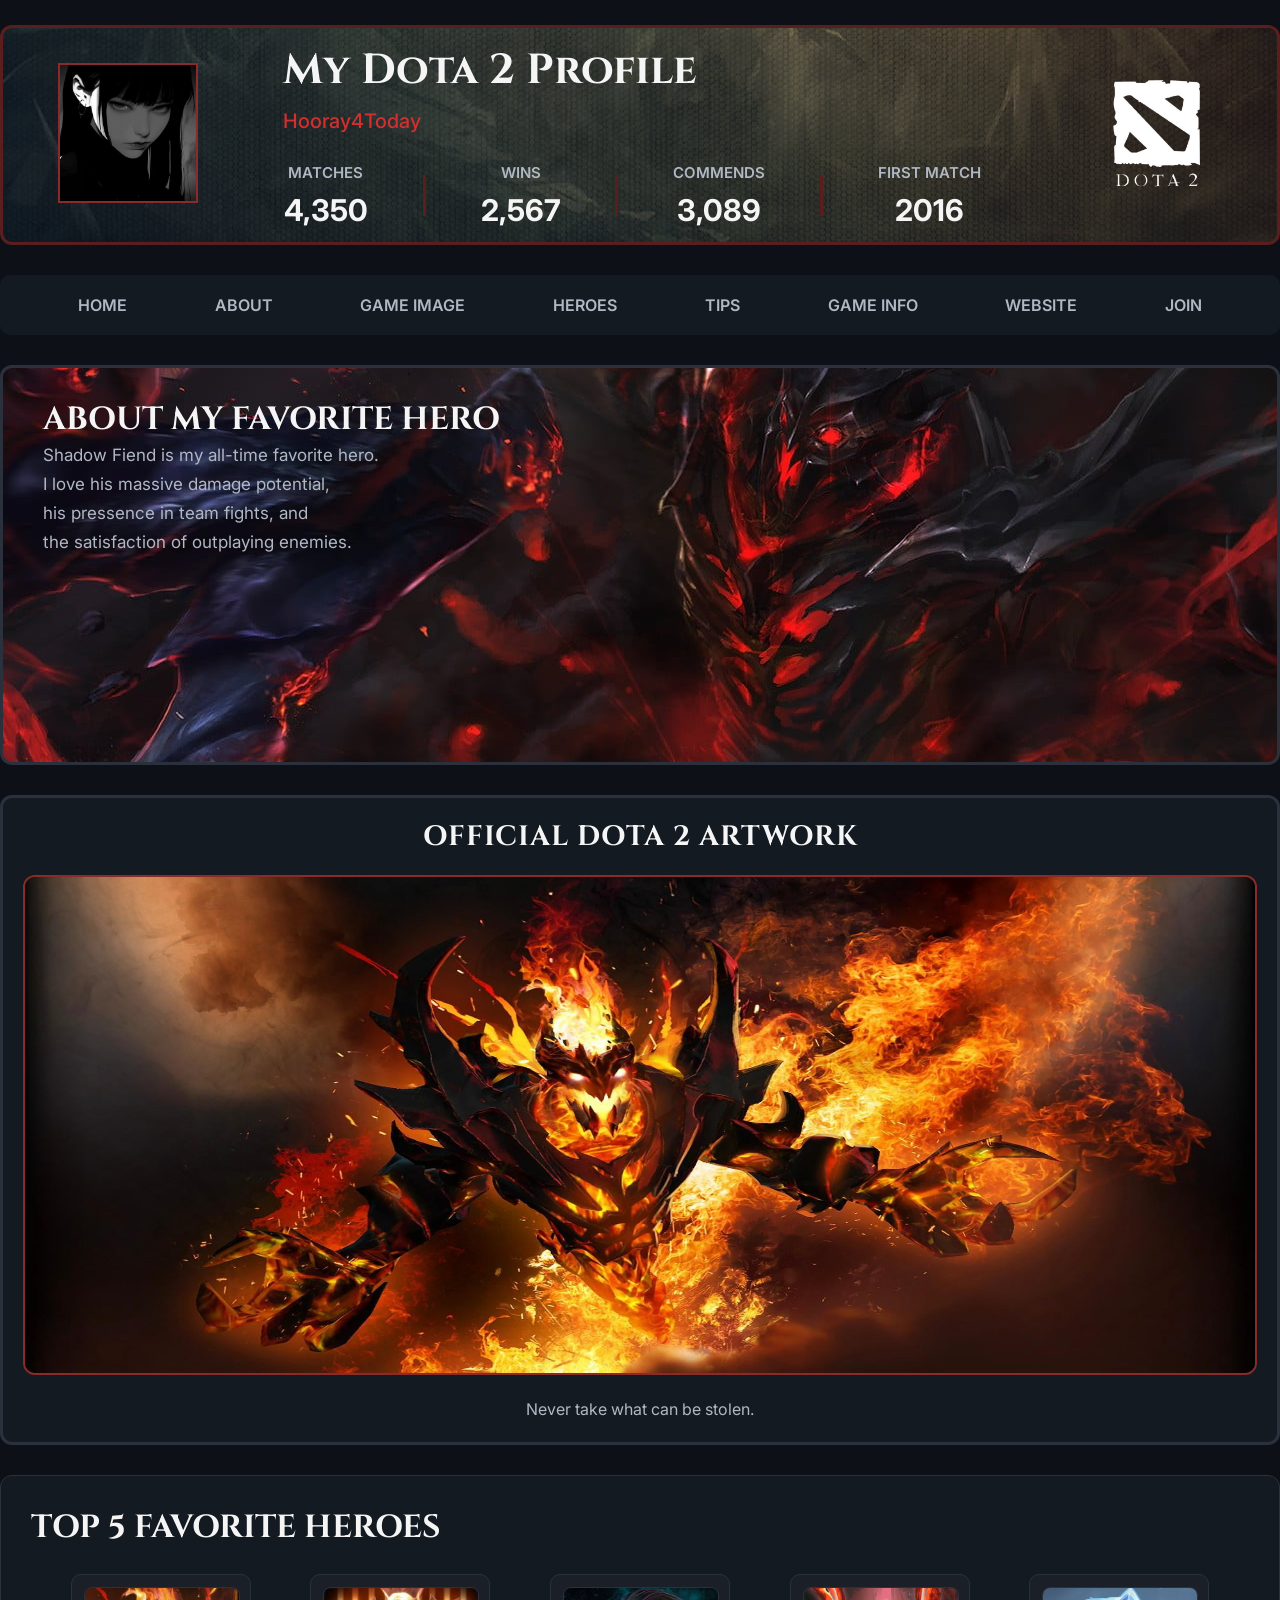
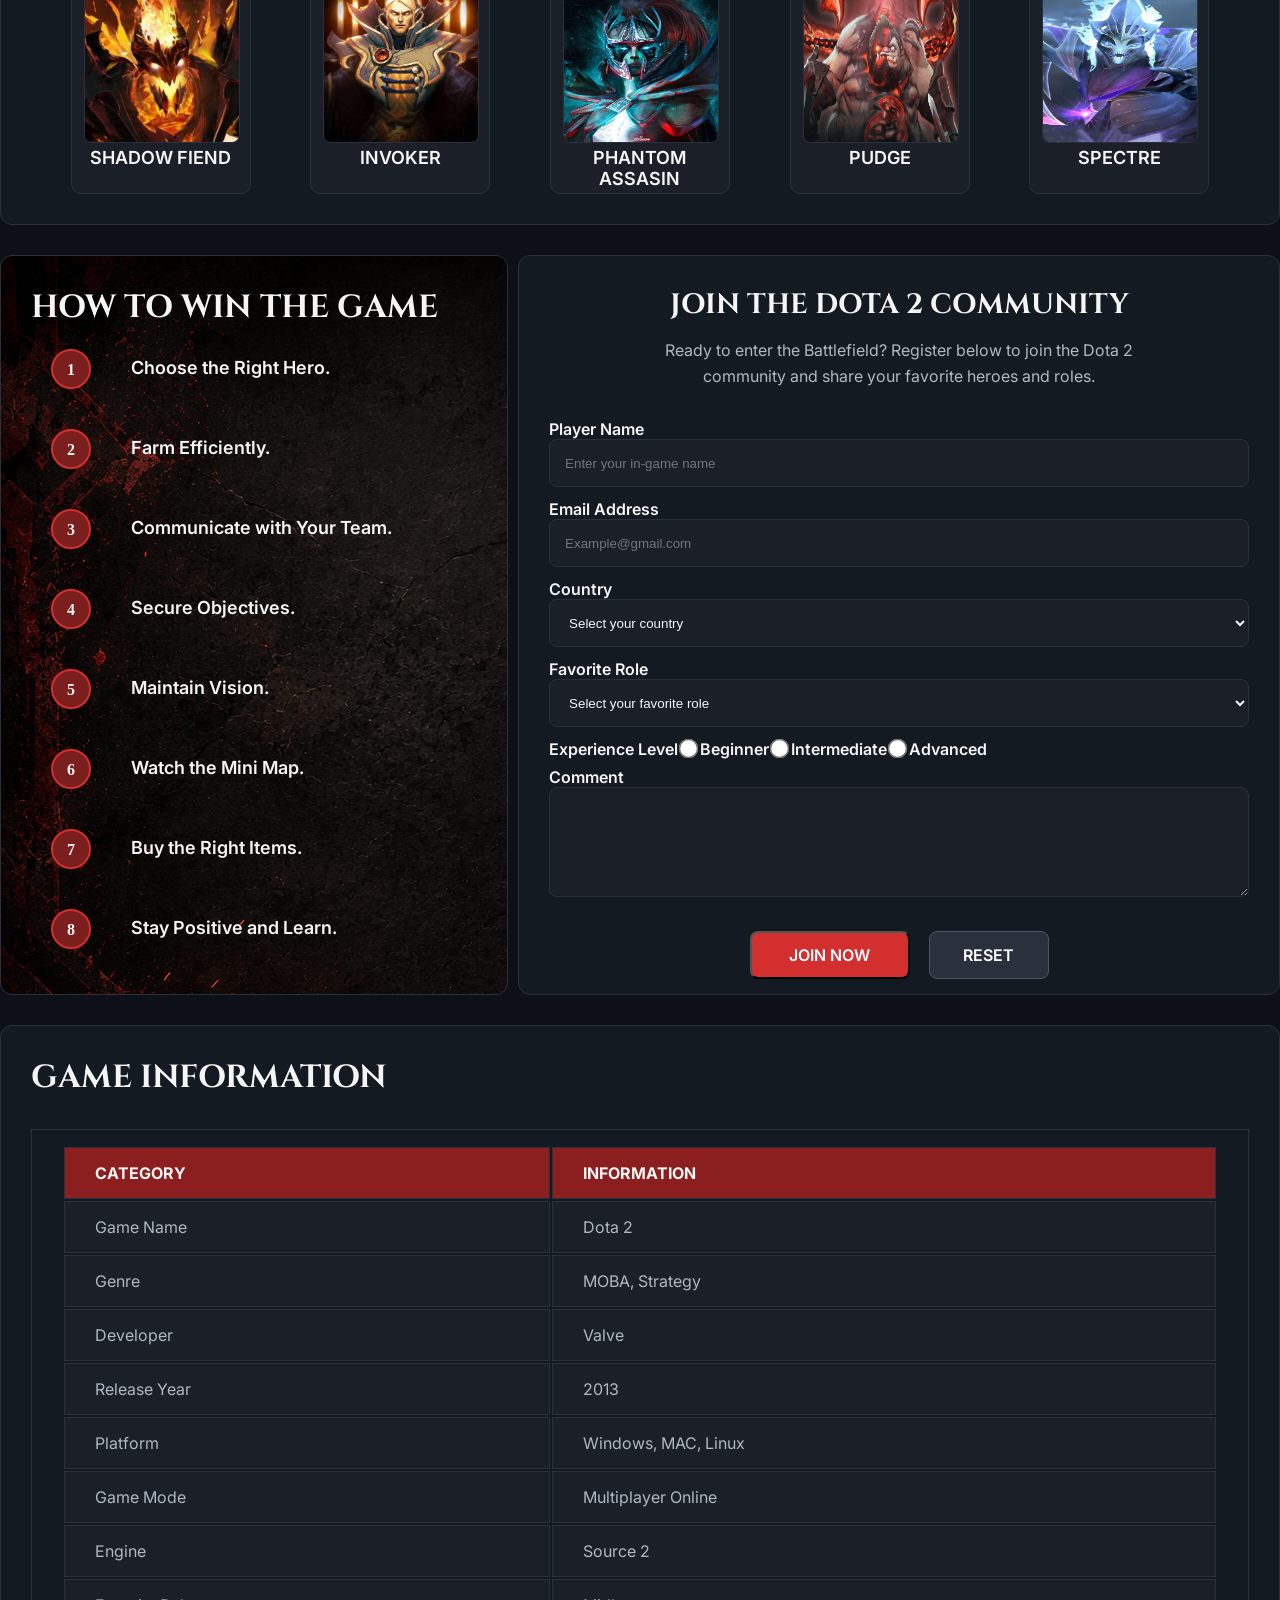
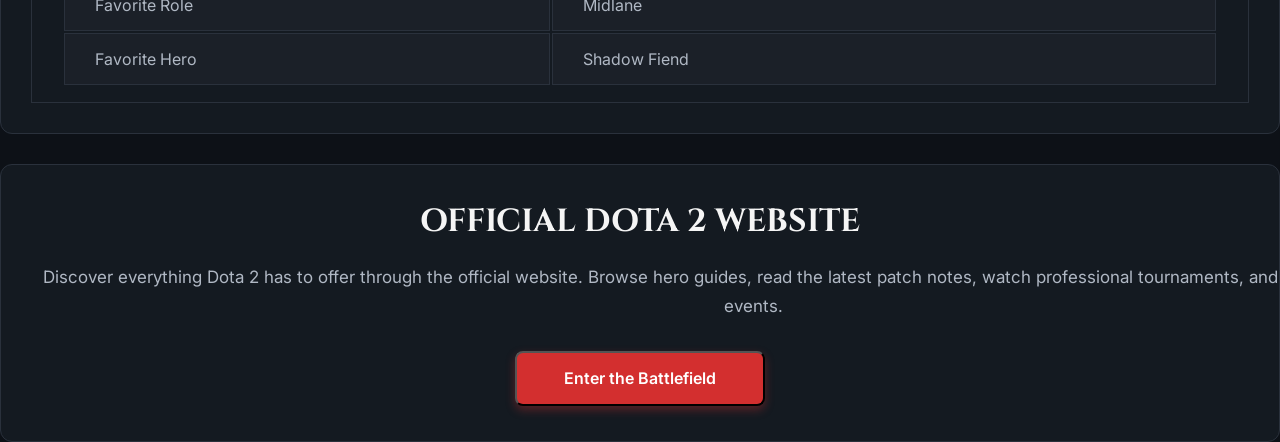
==== commit 165e0abe: "Expand the game tips and add more" ====
--- a/index.html
+++ b/index.html
@@ -136,6 +136,21 @@
                         <p>Maintain Vision.</p>
                     </div>
 
+                    <div class="strat">
+                        <span class="circle">6</span>
+                        <p>Watch the Mini Map.</p>
+                    </div>
+
+                    <div class="strat">
+                        <span class="circle">7</span>
+                        <p>Buy the Right Items.</p>
+                    </div>
+
+                    <div class="strat">
+                        <span class="circle">8</span>
+                        <p>Stay Positive and Learn.</p>
+                    </div>
+
                 </div>
             </section>
 
--- a/css/style.css
+++ b/css/style.css
@@ -465,9 +465,9 @@
 
 .game-tips{
     background-image: url(/assets/images/tips-background.png);
-    background-position: center;
+    background-position: end;
     background-repeat: no-repeat;
-    height: 470px;
+    height: 740px;
     width: 40%;
     max-width: 600px;
     background-color: #141A21;
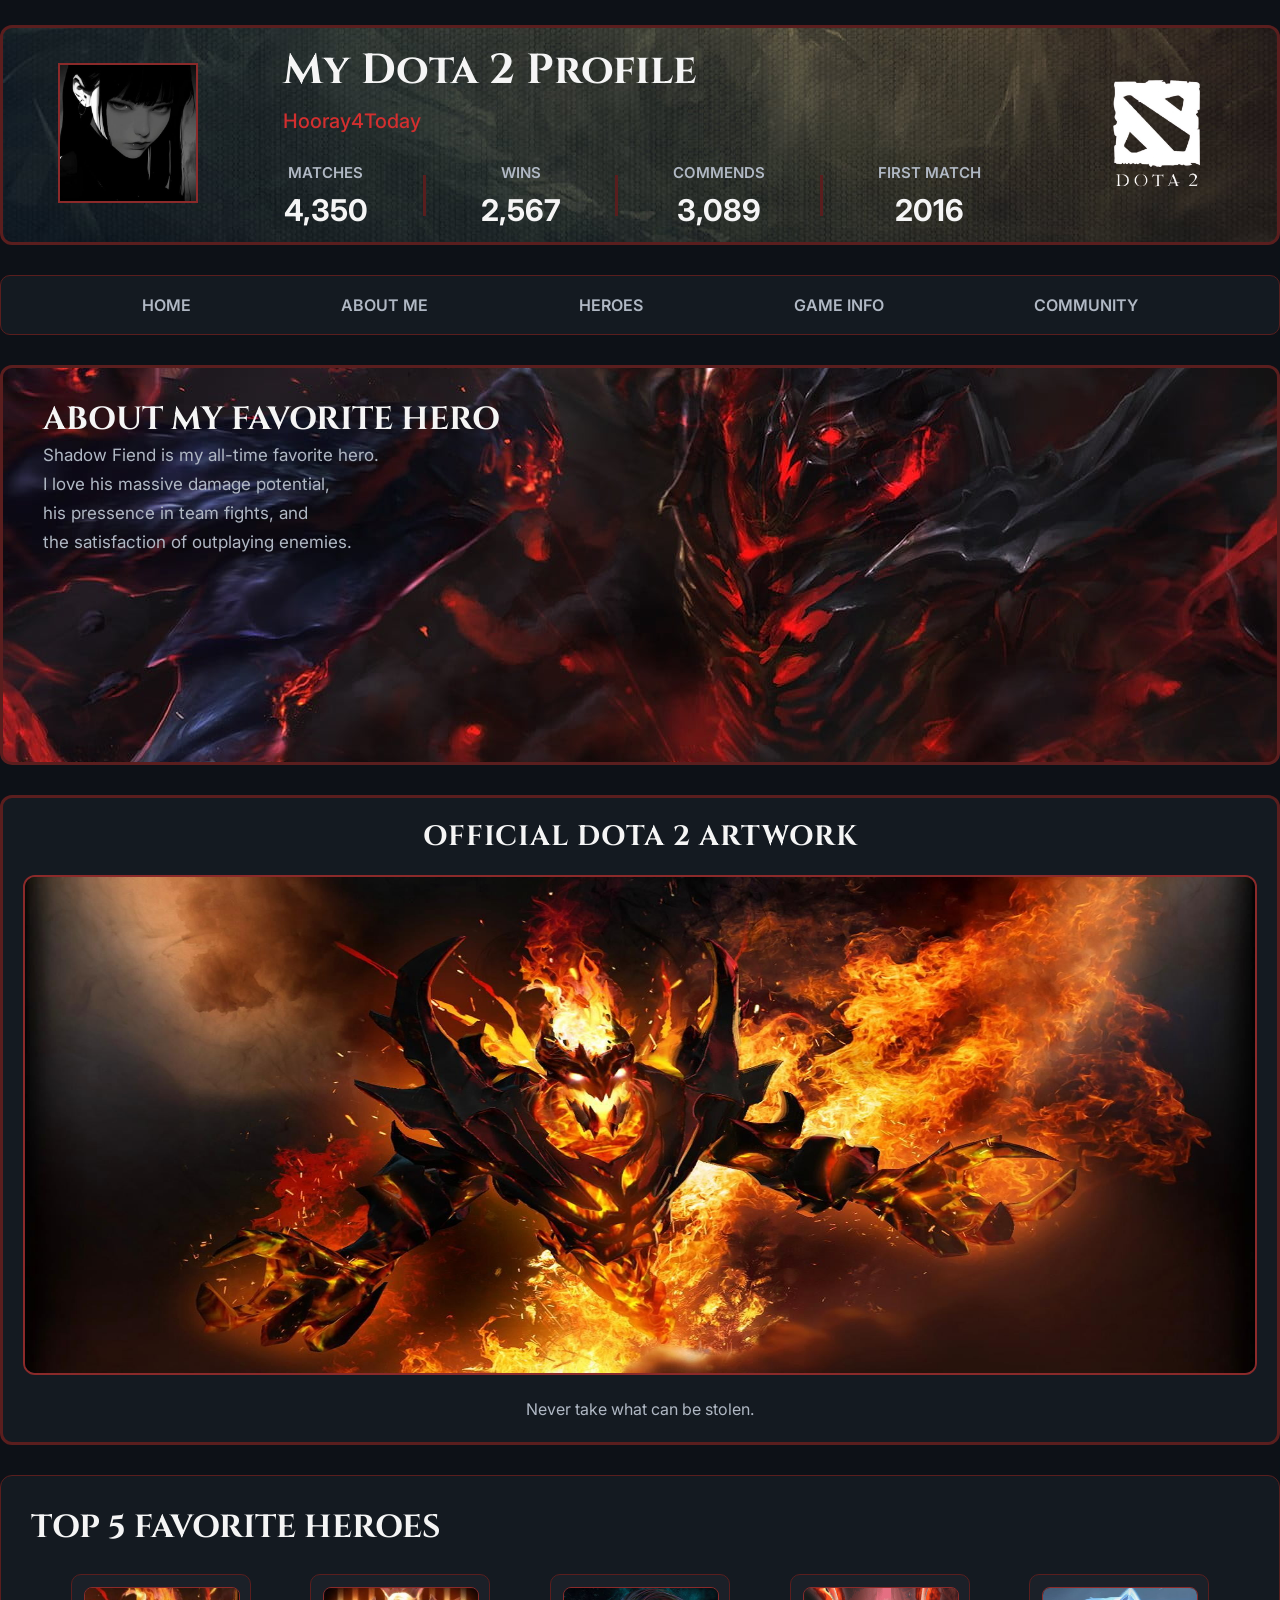
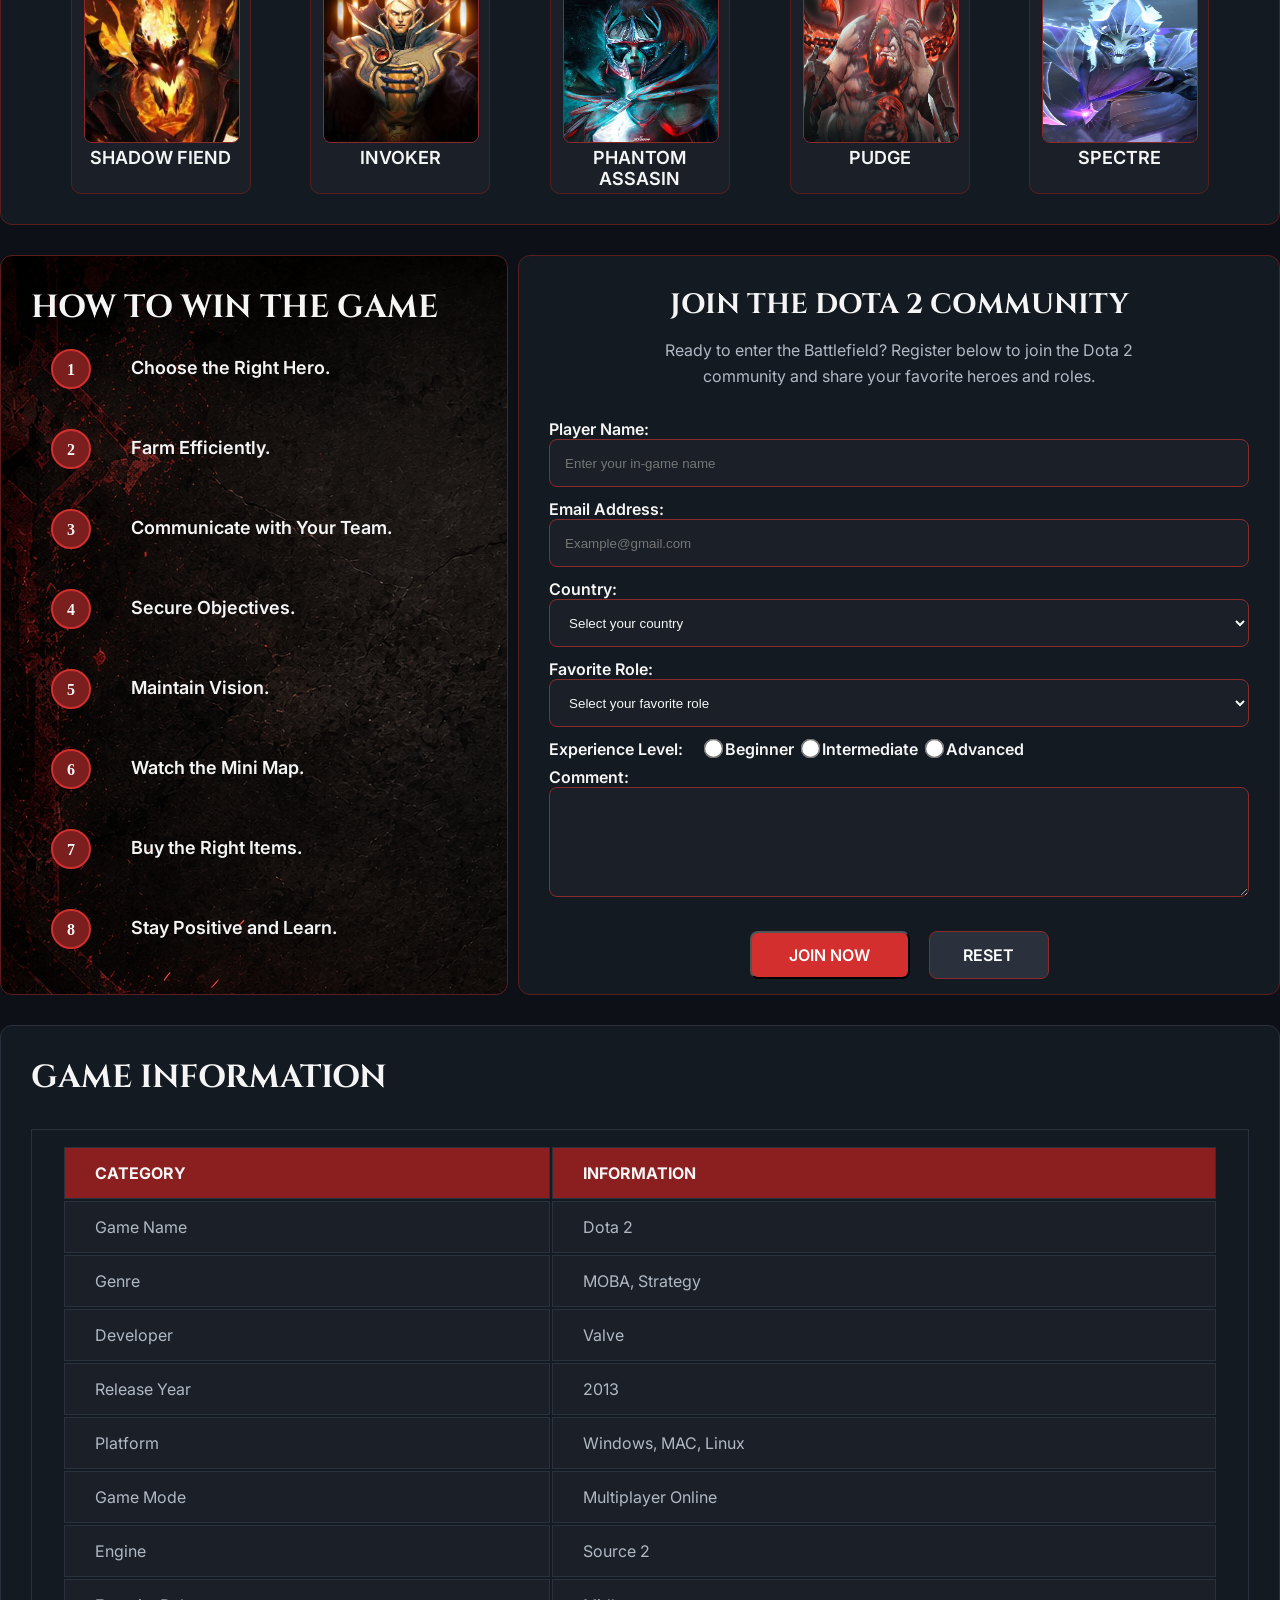
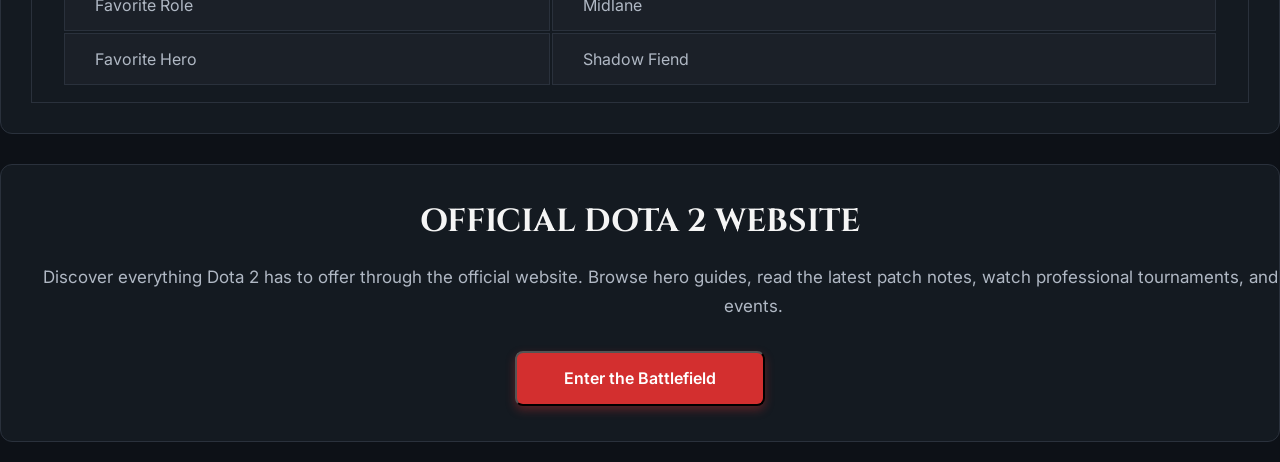
==== commit 8eb8cdd8: "Finish product of about me section" ====
--- a/index.html
+++ b/index.html
@@ -47,15 +47,12 @@
         </div>
         <div class="dota2-logo"><img src="assets/images/dota2-logo.png" alt=""></div>
     </header>
-    <nav>
-            <a href="">HOME</a>
-            <a href="">ABOUT</a>
-            <a href="">GAME IMAGE</a>
-            <a href="">HEROES</a>
-            <a href="">TIPS</a>
-            <a href="">GAME INFO</a>
-            <a href="">WEBSITE</a>
-            <a href="">JOIN</a>
+    <nav>   
+            <a href="/index.html">HOME</a>
+            <a href="/views/about-me.html">ABOUT ME</a>
+            <a href="/views/heroes.html">HEROES</a>
+            <a href="/views/game-info.html">GAME INFO</a>
+            <a href="/views/community.html">COMMUNITY</a>
     </nav>
 
     <main>
@@ -160,17 +157,17 @@
                 <div class="input-details">
                     <form action="">
                         <div class="input-for-name">
-                            <label for="pname">Player Name</label>
+                            <label for="pname">Player Name:</label>
                             <input type="text" id="pname" name="pname" placeholder="Enter your in-game name" required> <br>
                         </div>
 
                         <div class="input-for-email">
-                            <label for="uEmail">Email Address</label>
+                            <label for="uEmail">Email Address:</label>
                             <input type="email" id="uEmail" name="uEmail" placeholder="Example@gmail.com" required>
                         </div>
 
                         <div class="select-region">
-                            <label for="country">Country</label>
+                            <label for="country">Country:</label>
                             <select name="country" id="country" required>
                                 <option value="" selected disabled>Select your country</option>
                                 <optgroup label="Southeast Asia">
@@ -233,7 +230,7 @@
                         </div>
 
                         <div class="select-favhero">
-                            <label for="fav-role">Favorite Role</label>
+                            <label for="fav-role">Favorite Role:</label>
                             <select name="fav-role" id="fav-role">
                                 <option value="" selected disabled>Select your favorite role</option>
                                 <option value="carry">Carry</option>
@@ -245,20 +242,25 @@
                         </div>
 
                         <div class="experience-level">
-                            <label class="experience-label" for="Experience-level">Experience Level</label>
-
-                            <input class="radio-button" type="radio" id="beginner" name="Experience-level">
-                            <label class="radio-label" for="beginner">Beginner</label>
-
-                            <input class="radio-button" type="radio" id="intermediate" name="Experience-level">
-                            <label class="radio-label" for="intermediate">Intermediate</label>
-
-                            <input class="radio-button" type="radio" id="advanced" name="Experience-level">
-                            <label class="radio-label" for="advanced">Advanced</label>
+                            <label class="experience-label" for="Experience-level">Experience Level:</label>
+                            <div class="experience-container">
+                                <div class="beginner">
+                                    <input class="radio-button" type="radio" id="beginner" name="Experience-level">
+                                    <label class="radio-label" for="beginner">Beginner</label>
+                                </div>
+                                <div class="intermediate">
+                                    <input class="radio-button" type="radio" id="intermediate" name="Experience-level">
+                                    <label class="radio-label" for="intermediate">Intermediate</label>
+                                </div>
+                                <div class="advanced">
+                                    <input class="radio-button" type="radio" id="advanced" name="Experience-level">
+                                    <label class="radio-label" for="advanced">Advanced</label>
+                                </div>
+                            </div>
                         </div>
 
                         <div class="comments">
-                            <label for="comments">Comment</label>
+                            <label for="comments">Comment:</label>
                             <textarea name="comments" id="comments"></textarea>
                         </div>
 
--- a/css/style.css
+++ b/css/style.css
@@ -10,6 +10,7 @@
     margin-left: auto;
     margin-right: auto;
     box-sizing: border-box;
+    margin-bottom: 20px;
 }
 
 
@@ -119,6 +120,7 @@
     justify-content: space-evenly;
     align-items: center;
     gap: 40px;
+    border: solid 1px #5A1E1E;
 }
 
 nav a{
@@ -138,7 +140,7 @@
 .first-article{
     width: 100%;
     background:#1F2328 ;
-    border: #2A313C solid;
+    border: #5A1E1E solid;
     padding: 30px;
     height: 400px;
     margin-top: 30px;
@@ -181,7 +183,7 @@
     height: 650px;
     padding: 20px;
     border-radius: 12px;
-    border: #2A313C solid;
+    border: #5A1E1E solid;
     margin-left: auto;
     margin-right: auto;
     background-color: #141A21;
@@ -220,7 +222,7 @@
     max-width: 1500px;
     padding: 30px;
     background-color: #141A21;
-    border: 1px solid #2A313C;
+    border: 1px solid #5A1E1E;
     border-radius: 12px;
     margin-top: 30px;
     margin-left: auto;
@@ -240,13 +242,13 @@
     border-radius: 10px;
     padding: 12px;
     background-color: #1B2028;
-    border: 1px solid #2A313C;
+    border: 1px solid #5A1E1E;
 }
 
 .hero .hero-img img{
     width: 156px;
     height: 156px;
-    border: 1px solid #2A313C;
+    border: 1px solid #8B2A2A;
     border-radius: 8px;
 }
 
@@ -293,7 +295,7 @@
     padding: 30px;
     border-radius: 12px;
     background-color: #141A21;
-    border: 1px solid #2A313C;
+    border: 1px solid #5A1E1E;
     height: 740px;
     margin-top: 30px;
 }
@@ -328,7 +330,7 @@
     width: 100%;
     height: 48px;
     background-color: #1B2028;
-    border: 1px solid #2A313C;
+    border: 1px solid #8B2A2A;
     border-radius: 8px;
     padding-left: 15px;
     color: #F5F5F5;
@@ -347,7 +349,7 @@
     width: 100%;
     height: 48px;
     background-color: #1B2028;
-    border: 1px solid #2A313C;
+    border: 1px solid #8B2A2A;
     border-radius: 8px;
     padding-left: 15px;
     color: #F5F5F5;
@@ -366,7 +368,7 @@
     width: 100%;
     height: 48px;
     background-color: #1B2028;
-    border: 1px solid #2A313C;
+    border: 1px solid #8B2A2A;
     border-radius: 8px;
     padding-left: 15px;
     color: #F5F5F5;
@@ -385,7 +387,7 @@
     width: 100%;
     height: 48px;
     background-color: #1B2028;
-    border: 1px solid #2A313C;
+    border: 1px solid #8B2A2A;
     border-radius: 8px;
     padding-left: 15px;
     color: #F5F5F5;
@@ -424,7 +426,7 @@
     width: 100%;
     height: 110px;
     background-color: #1B2028;
-    border: 1px solid #2A313C;
+    border: 1px solid #8B2A2A;
     border-radius: 8px;
     padding: 15px;
     color: #F5F5F5;
@@ -446,7 +448,7 @@
     width: 120px;
     height: 48px;
     background-color: #2A313C;
-    border: 1px solid #4B5563;
+    border: 1px solid #8B2A2A;
     color: #FFFFFF;
     font-family: "Inter", sans-serif;
     font-size: 16px;
@@ -458,6 +460,13 @@
     margin-top: 30px;
     text-align: center;
 }
+
+.experience-container{
+    display: inline-flex;
+    margin-left: 20px;
+    gap: 10px;
+}
+
 
 
 
@@ -471,7 +480,7 @@
     width: 40%;
     max-width: 600px;
     background-color: #141A21;
-    border: 1px solid #2A313C;
+    border: 1px solid #5A1E1E;
     border-radius: 12px;
     padding: 30px;
     margin-top: 30px;
